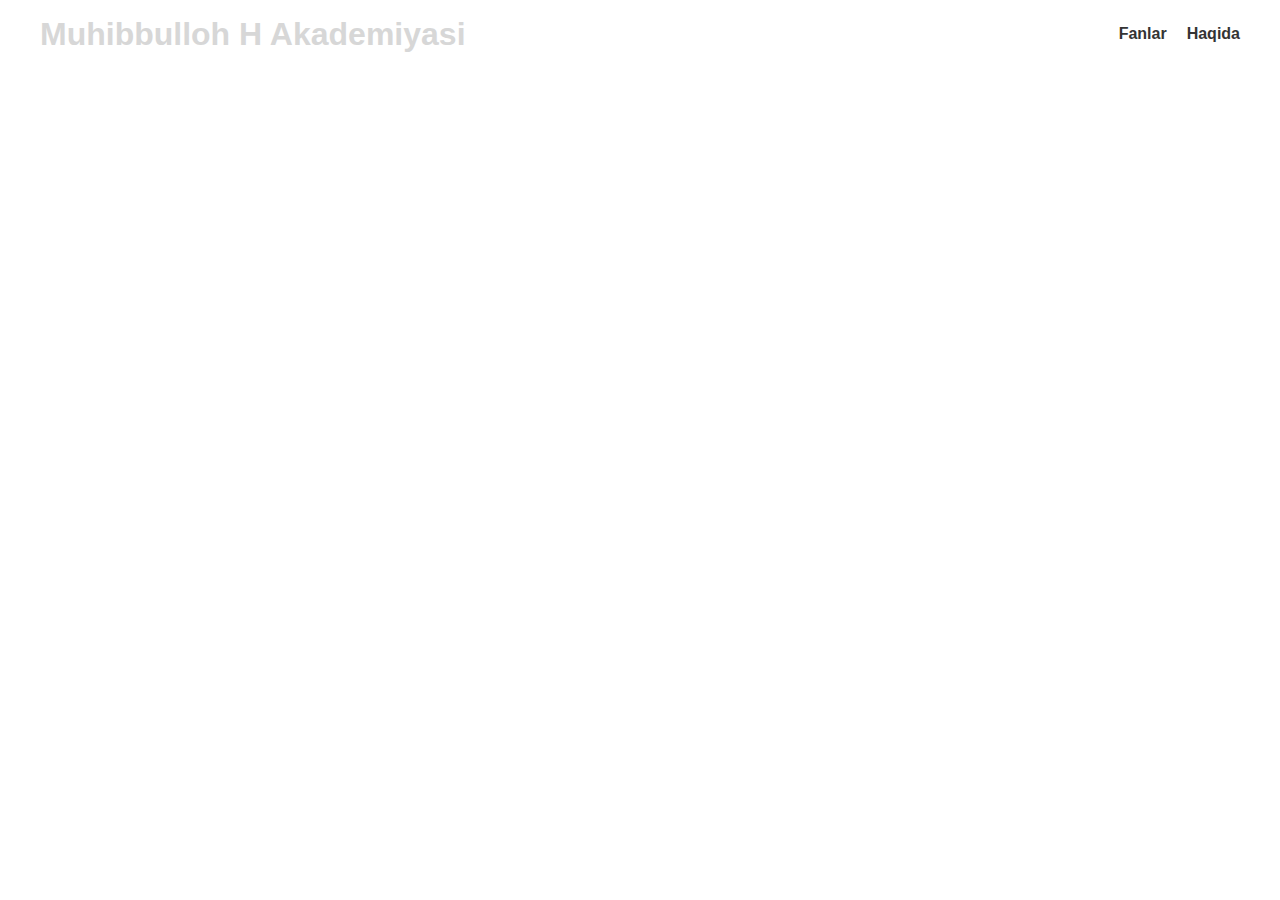
==== pages/fanlar.html @ f3903172 "Add subjects page" ====
<!DOCTYPE html>
<html lang="en">
<head>
    <meta charset="UTF-8">
    <meta name="viewport" content="width=device-width, initial-scale=1.0">
    <link rel="stylesheet" href="../shared.css">
    <link rel="stylesheet" href="../styles/fanlar.css">
    <title>Barcha Fanlar</title>
</head>
<body>
    <header class="header">
        <h1 class="logo">Muhibbulloh H Akademiyasi</h1>
        <nav>
            <ul class="nav-list">
                <li><a href="./pages/fanlar.html">Fanlar</a></li>
                <li><a href="#">Haqida</a></li>
            </ul>
        </nav>
    </header>
    
</body>
</html>
---- shared.css ----
/* CSS RESET */
/*
  Josh's Custom CSS Reset
  https://www.joshwcomeau.com/css/custom-css-reset/
*/

*, *::before, *::after {
    box-sizing: border-box;
  }
  
  * {
    margin: 0;
  }
  
  body {
    line-height: 1.5;
    -webkit-font-smoothing: antialiased;
    font-family: "Reddit Sans", sans-serif;
  }
  
  img, picture, video, canvas, svg {
    display: block;
    max-width: 100%;
  }
  
  input, button, textarea, select {
    font: inherit;
  }
  
  p, h1, h2, h3, h4, h5, h6 {
    overflow-wrap: break-word;
  }
  
  #root, #__next {
    isolation: isolate;
  }

/* GLOBAL SETTINGS */

.header {
    display: flex;
    justify-content: space-between;
    position: absolute;
    top: 0;
    left: 0;
    width: 100%;
    z-index: 1;
    padding: 10px 40px;
    align-items: center;
}

.nav-list {
    display: flex;
    gap: 20px;
    list-style: none;
}

.nav-list a, 
.nav-list a:active {
    text-decoration: none;
    color: #343434;
    font-weight: bold;
}

.nav-list a:hover{
    text-decoration: underline;
    color: #000;
}

.logo{
    color: #d7d7d7;
}
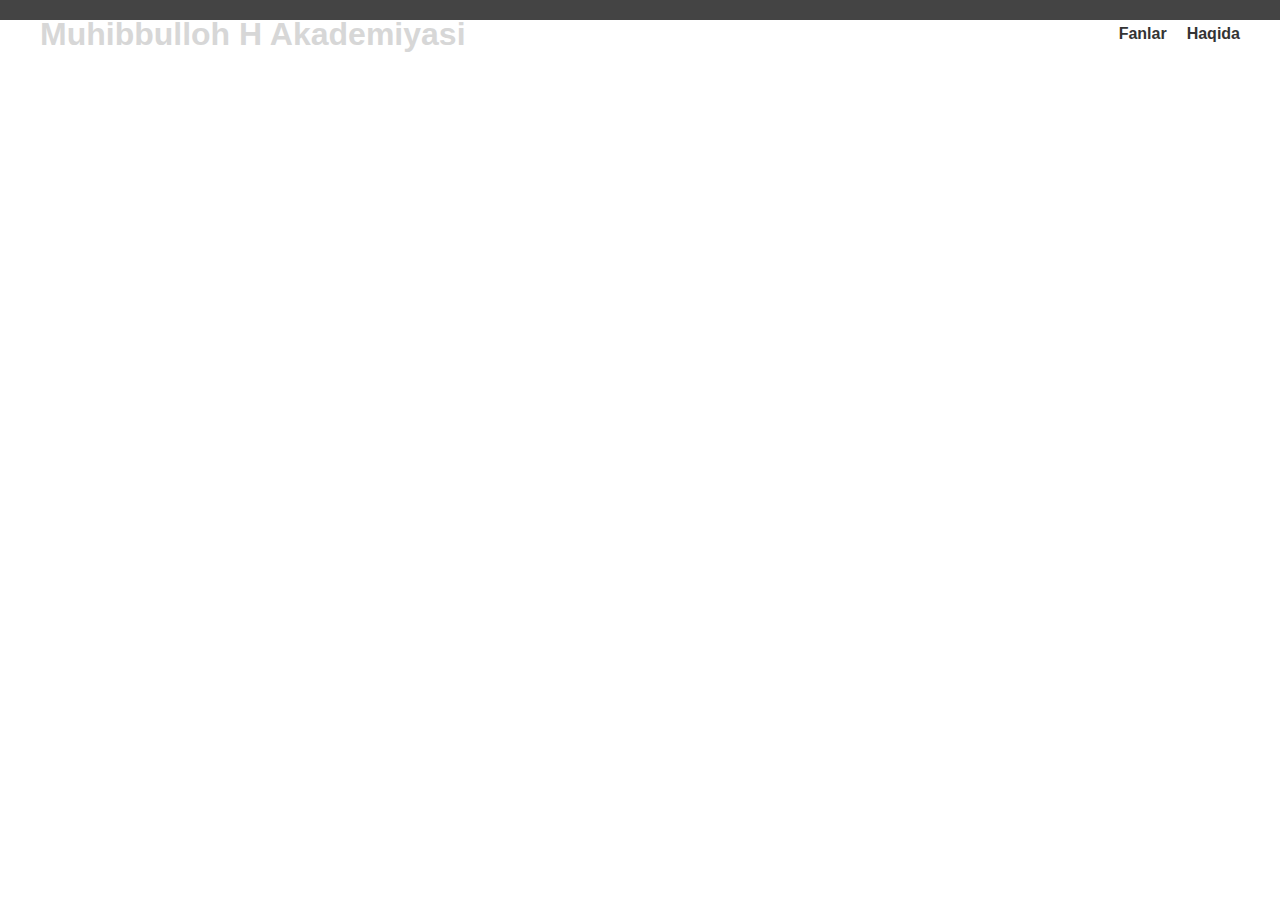
==== commit 771aa462: "Move footer to shared css" ====
--- a/pages/fanlar.html
+++ b/pages/fanlar.html
@@ -17,6 +17,18 @@
             </ul>
         </nav>
     </header>
+
+
+    <footer>
+        <ul class="footer-list">
+            <li><a href="https://t.me/mh137c" target="_blank"><img src="images/telegram.png" alt=""></a></li>
+            <li>
+                <a  target="_blank" href="https://www.youtube.com/@muhibbullohhayitmurod">
+                    <img src="images/youtube.png" alt="">
+                </a>
+            </li>
+        </ul>
+    </footer>
     
 </body>
 </html>--- a/shared.css
+++ b/shared.css
@@ -71,3 +71,19 @@
     color: #d7d7d7;
 }
 
+
+
+.footer-list {
+  padding: 10px 0;
+  margin: 0 auto;
+  list-style: none;
+  display: flex;
+  justify-content: center;
+  gap: 30px;
+  background-color: #444;
+}
+
+.footer-list li img{
+  width: 60px;
+}
+
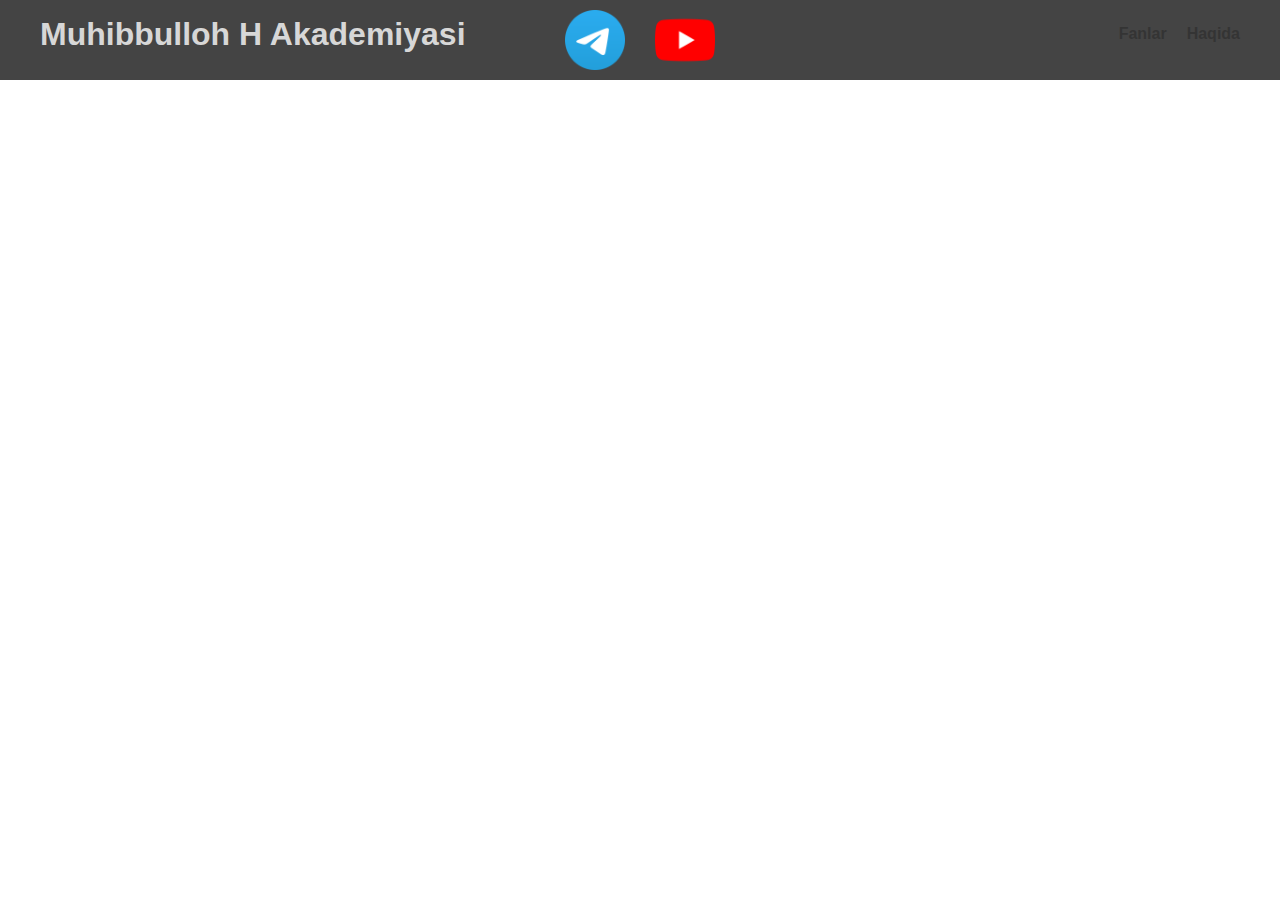
==== commit b7f67819: "Set social media icons image path" ====
--- a/pages/fanlar.html
+++ b/pages/fanlar.html
@@ -21,10 +21,10 @@
 
     <footer>
         <ul class="footer-list">
-            <li><a href="https://t.me/mh137c" target="_blank"><img src="images/telegram.png" alt=""></a></li>
+            <li><a href="https://t.me/mh137c" target="_blank"><img src="../images/telegram.png" alt=""></a></li>
             <li>
                 <a  target="_blank" href="https://www.youtube.com/@muhibbullohhayitmurod">
-                    <img src="images/youtube.png" alt="">
+                    <img src="../images/youtube.png" alt="">
                 </a>
             </li>
         </ul>
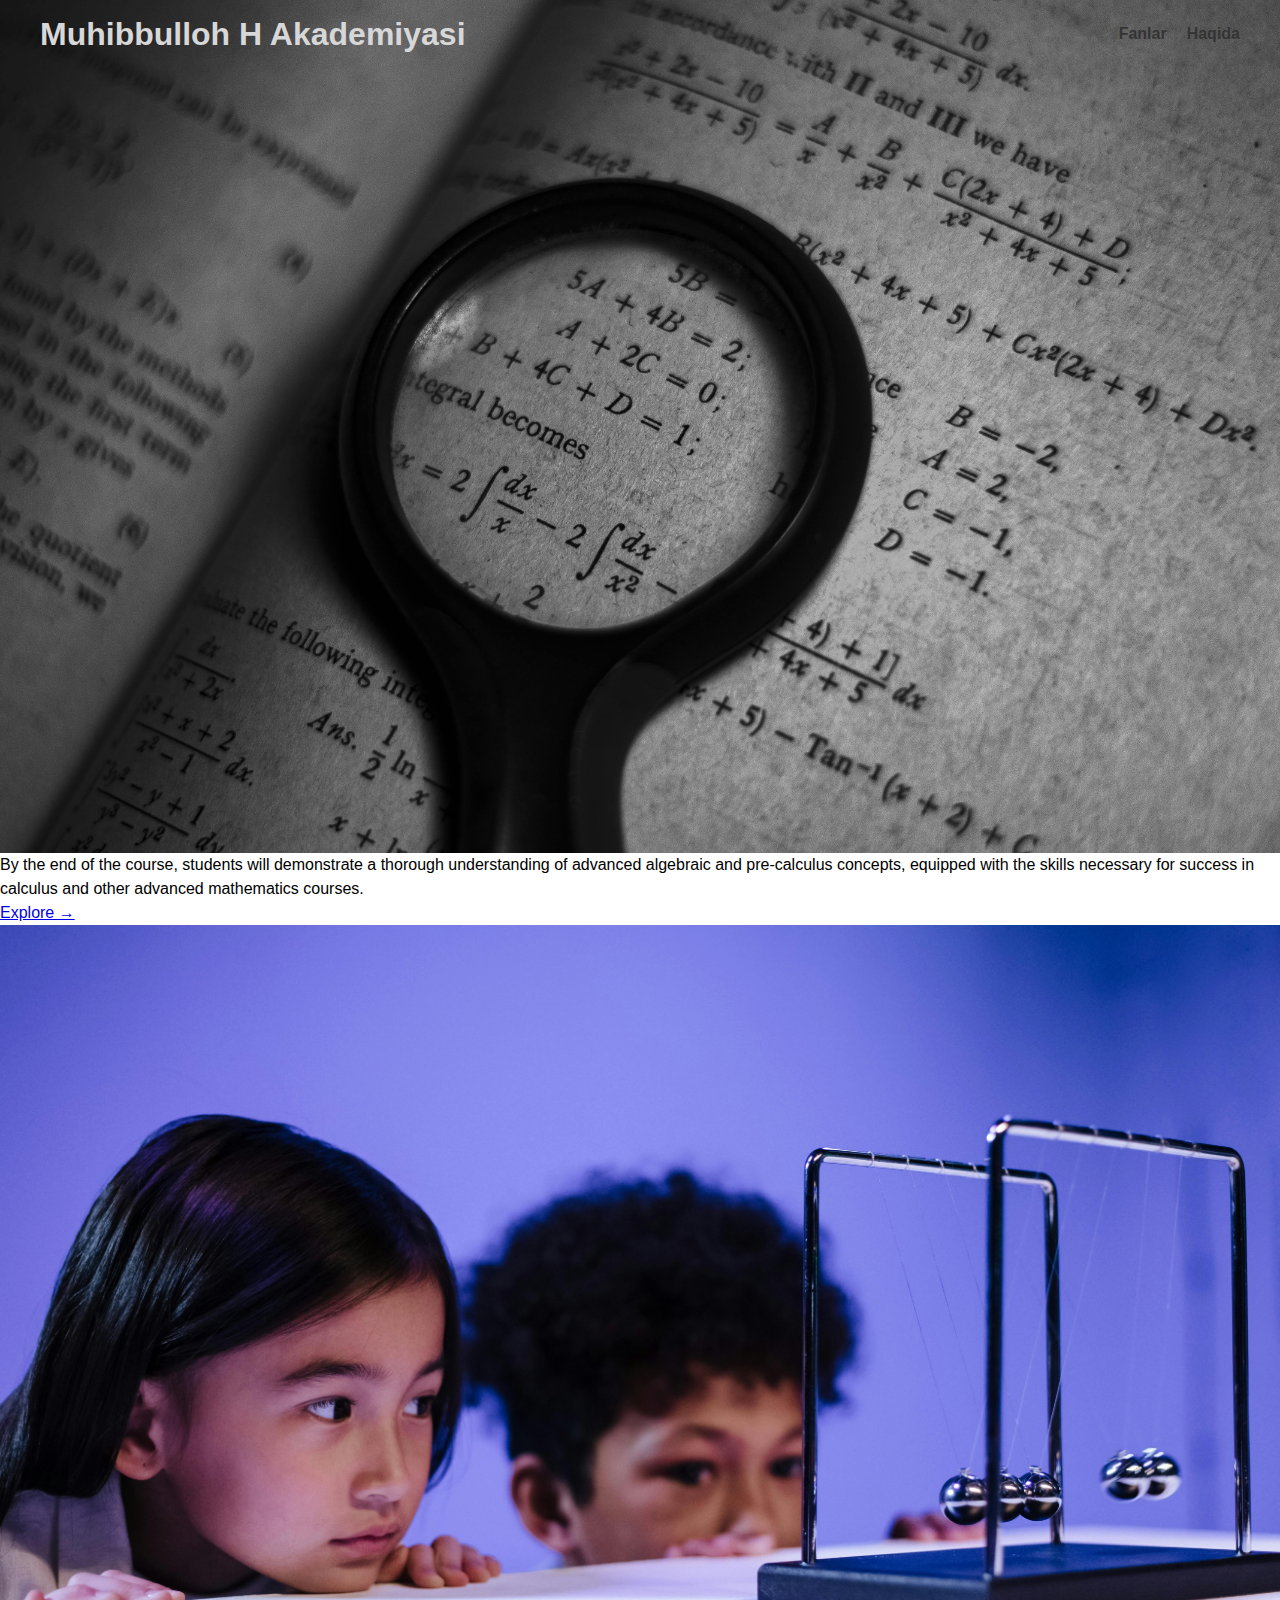
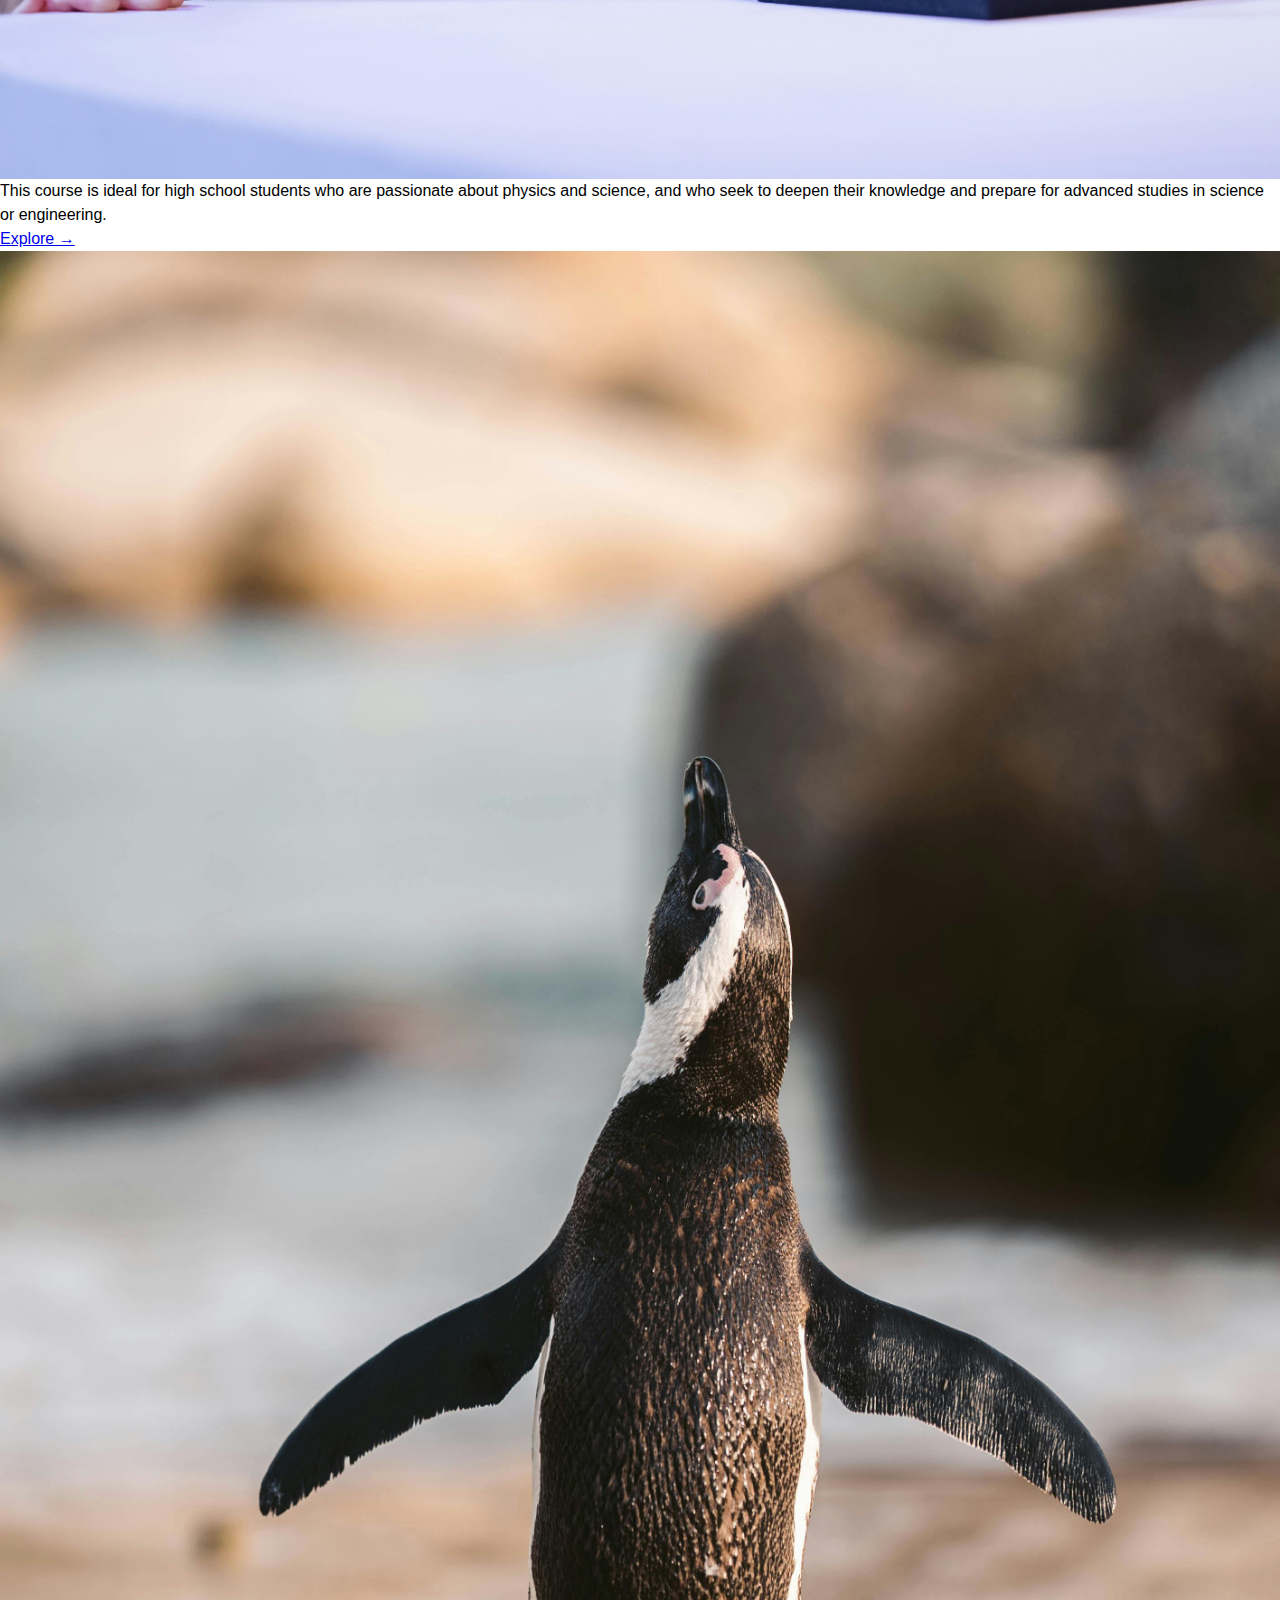
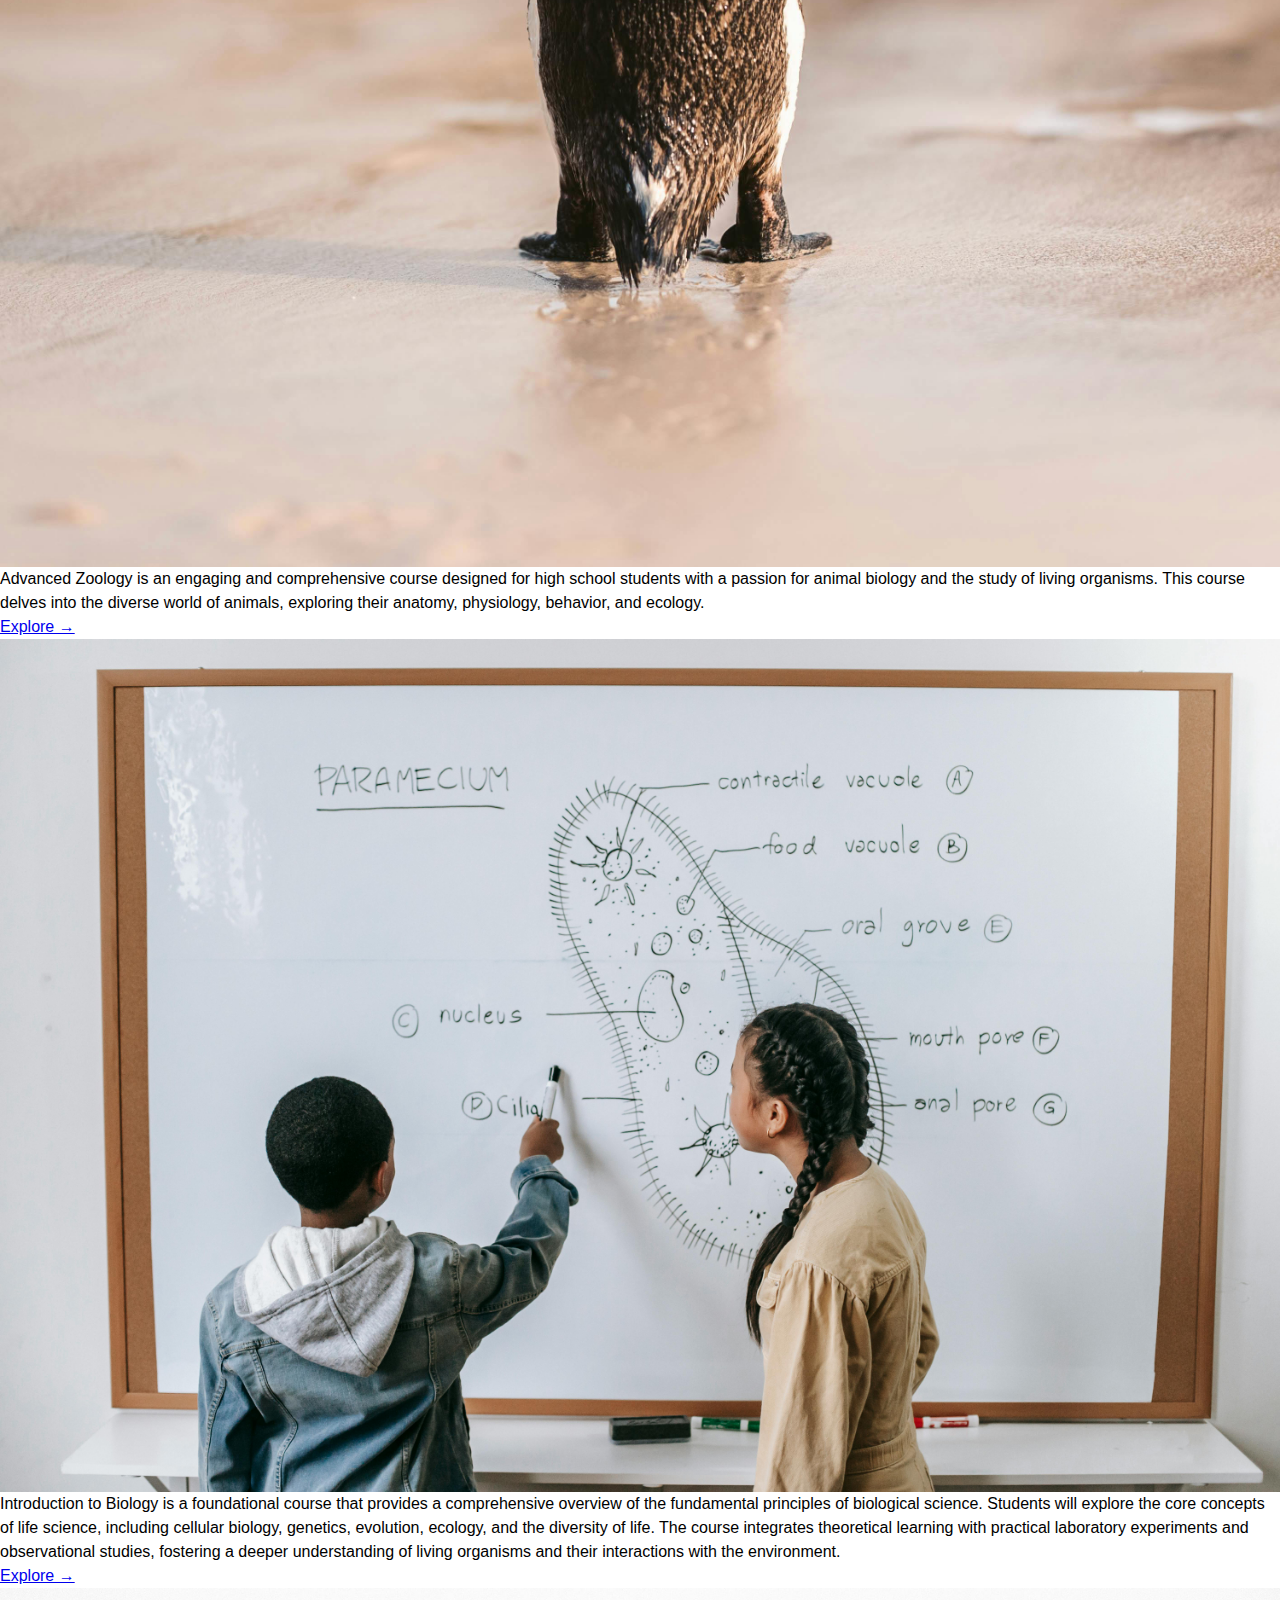
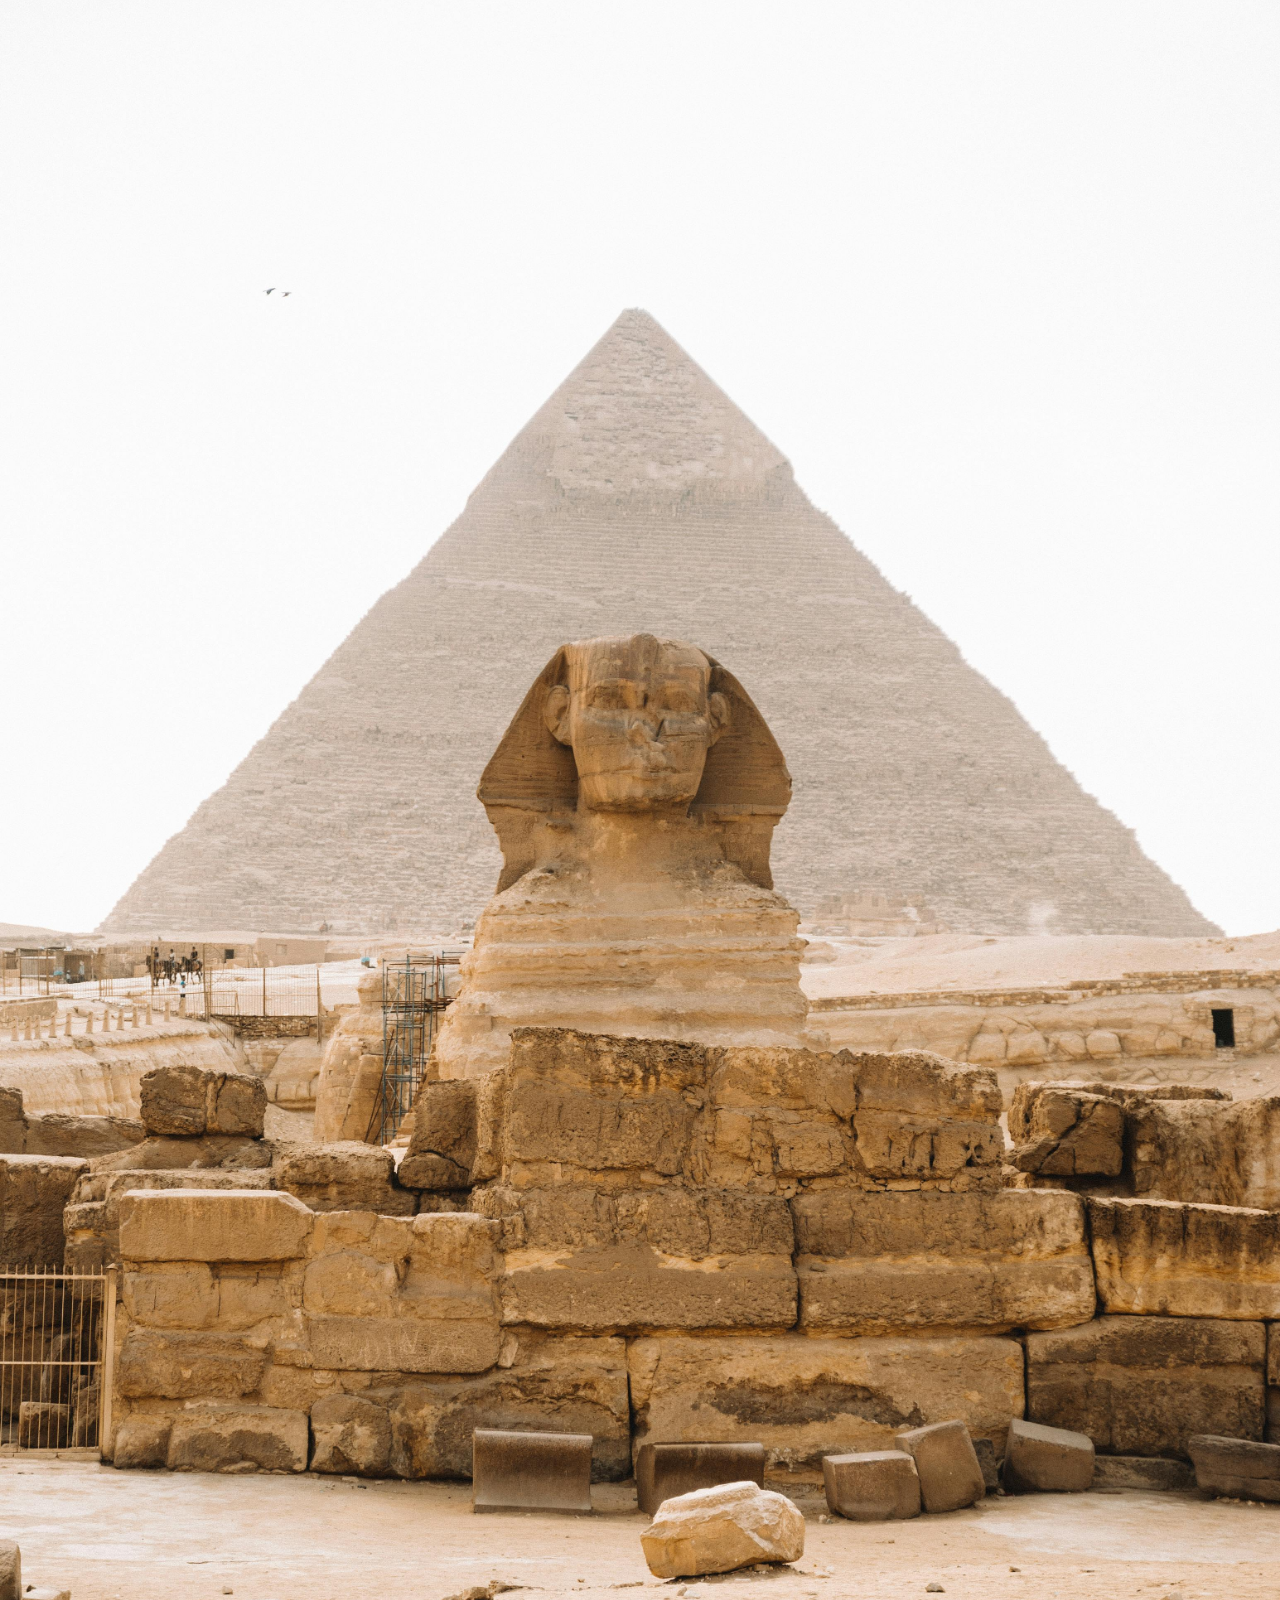
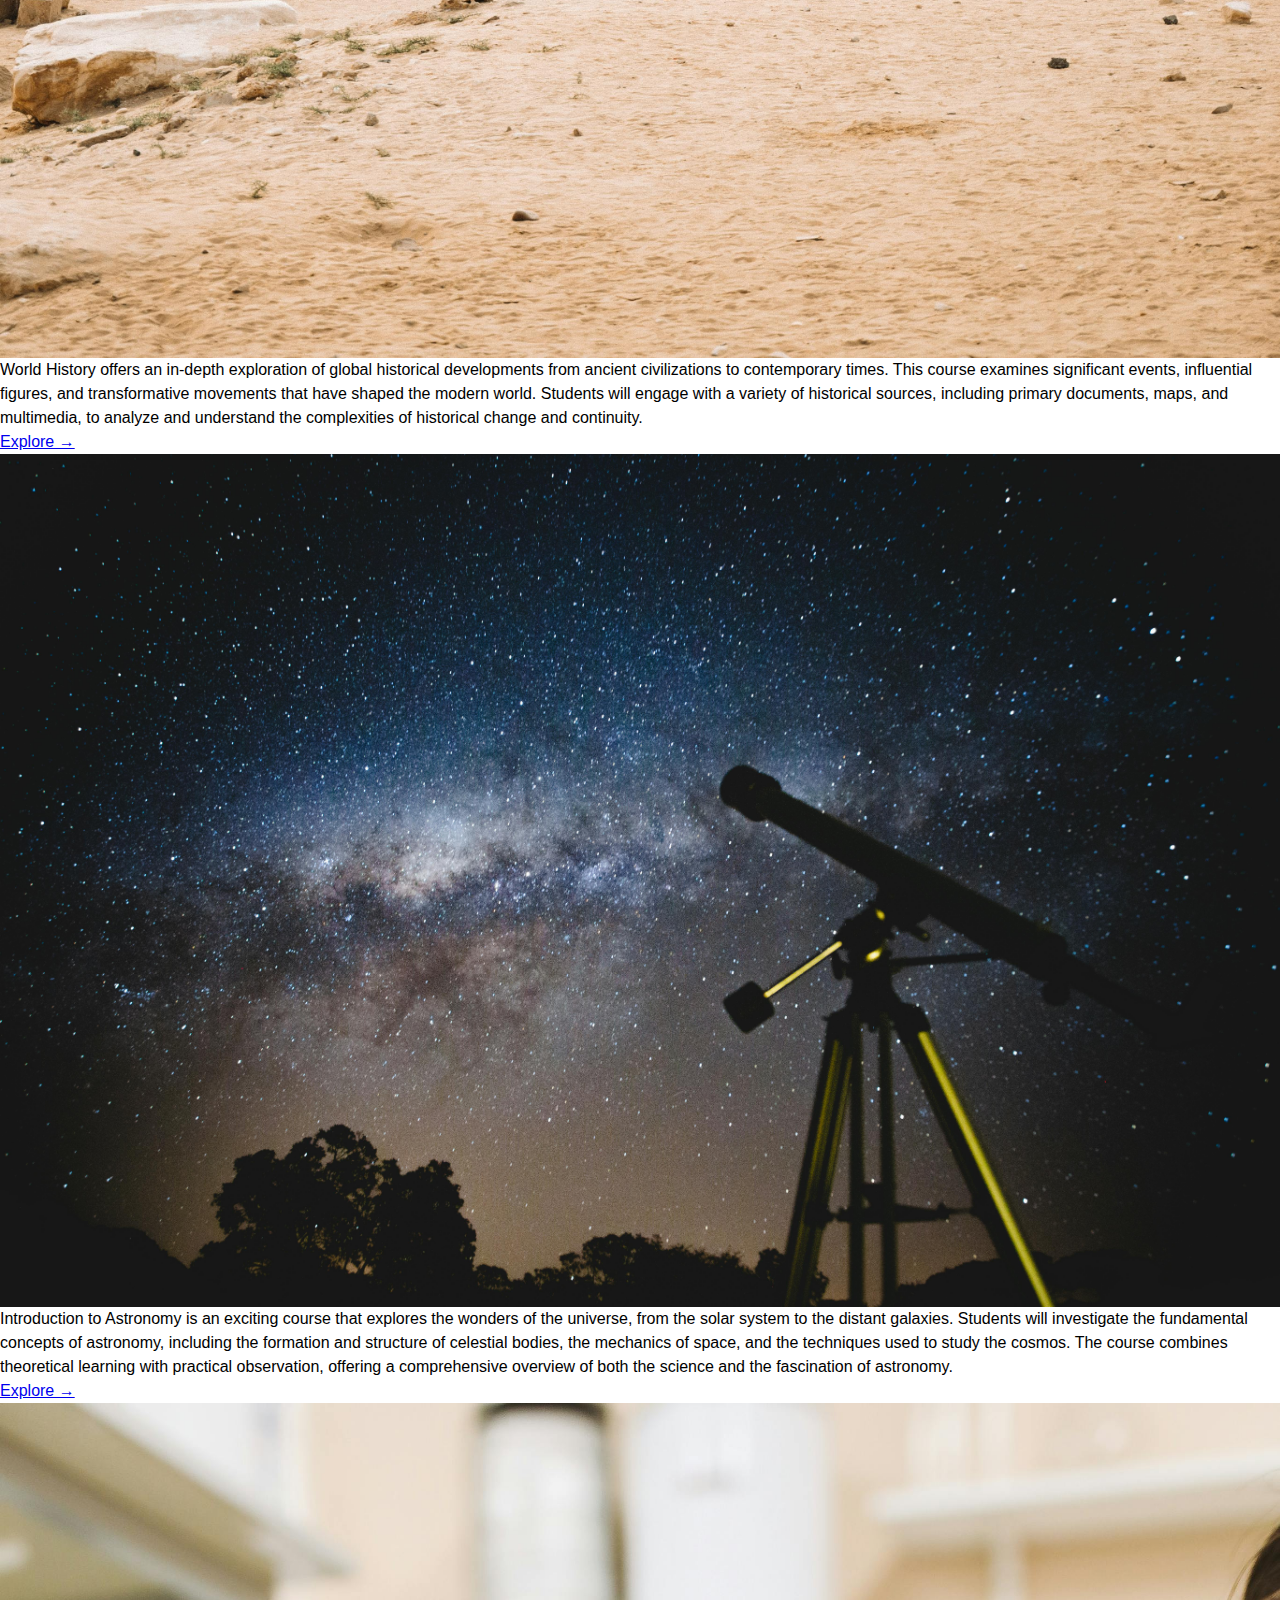
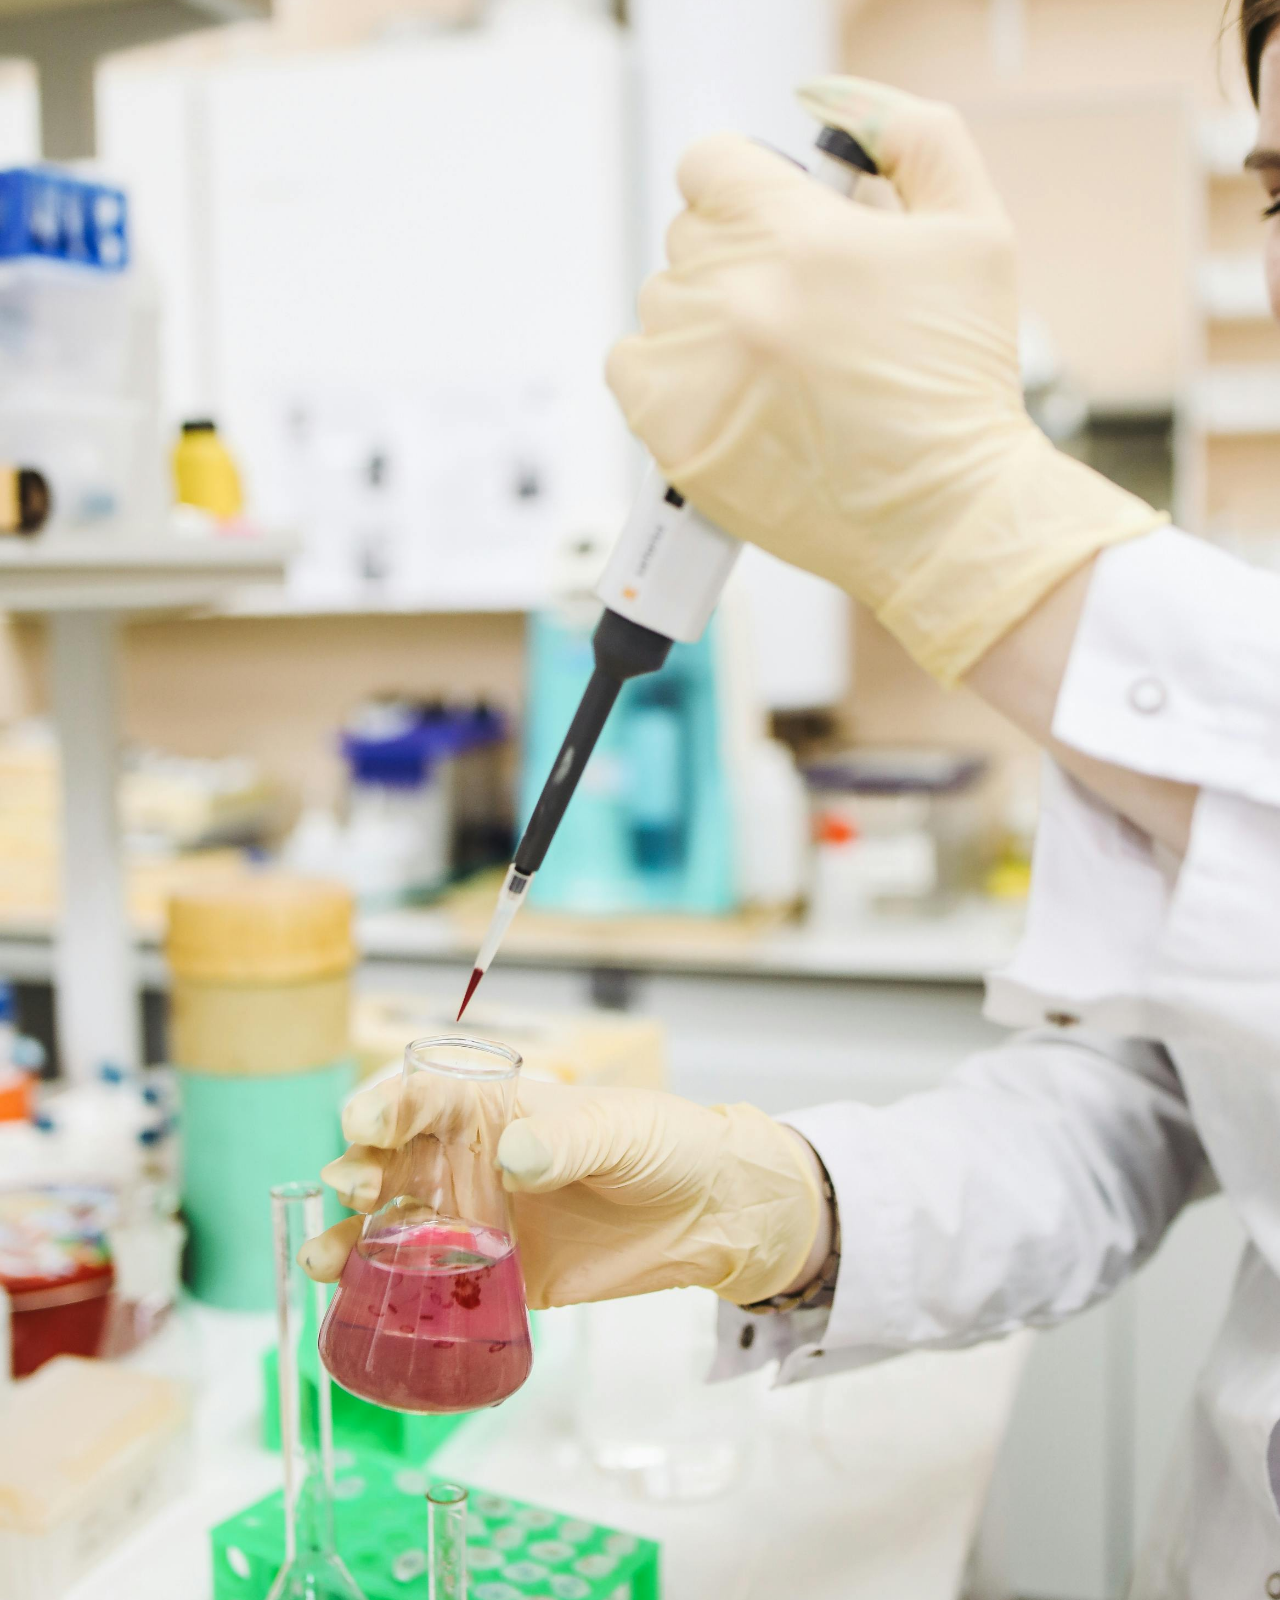
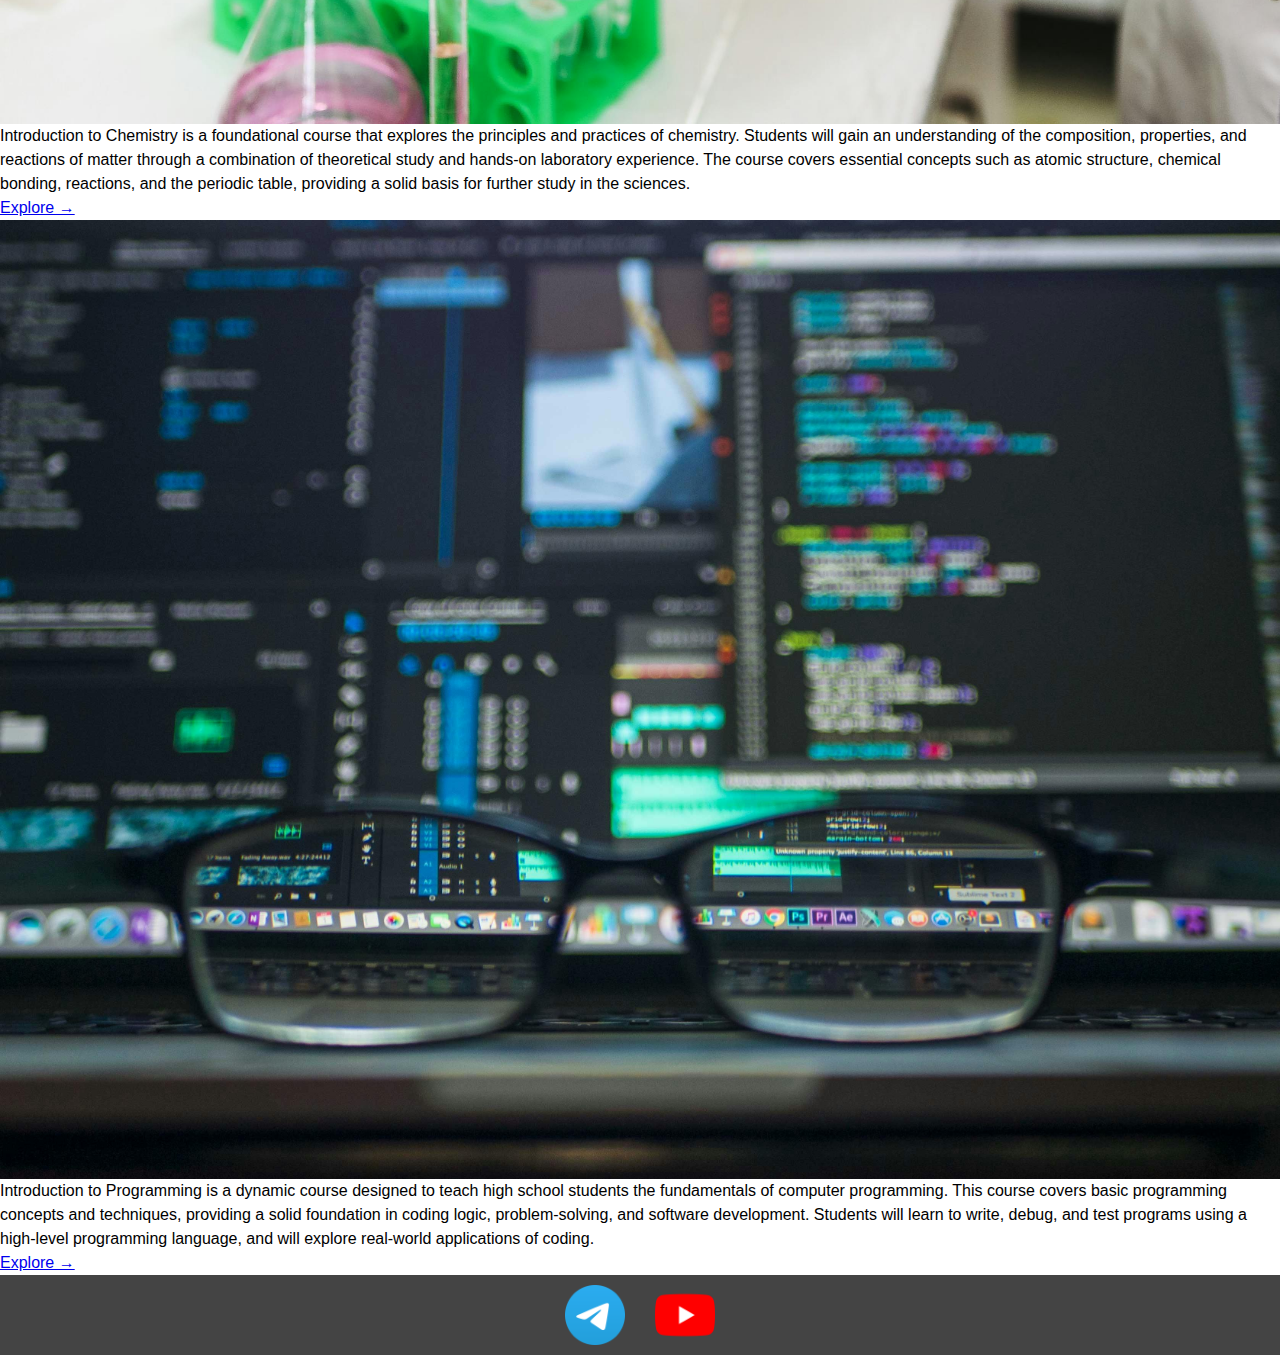
==== commit 4b703f75: "Add subject images and section" ====
--- a/pages/fanlar.html
+++ b/pages/fanlar.html
@@ -3,6 +3,7 @@
 <head>
     <meta charset="UTF-8">
     <meta name="viewport" content="width=device-width, initial-scale=1.0">
+    <link rel="icon" type="image/x-icon" href="../images/logo.png">
     <link rel="stylesheet" href="../shared.css">
     <link rel="stylesheet" href="../styles/fanlar.css">
     <title>Barcha Fanlar</title>
@@ -17,8 +18,74 @@
             </ul>
         </nav>
     </header>
-
-
+    <main class="main__fanlar"> 
+        <div class="subject">
+            <div class="subject__img__div">
+                <img src="../images/math.jpg" alt="">
+            </div>
+            <p class="subject__description">
+                By the end of the course, students will demonstrate a thorough understanding of advanced algebraic and pre-calculus concepts, equipped with the skills necessary for success in calculus and other advanced mathematics courses.
+            </p>
+            <a href="#">Explore →</a>
+        </div>
+        <div class="subject">
+            <div class="subject__img__div">
+                <img src="../images/physics.jpg" alt="">
+            </div>
+            <p class="subject__description">This course is ideal for high school students who are passionate about physics and science, and who seek to deepen their knowledge and prepare for advanced studies in science or engineering.</p>
+            <a href="#">Explore →</a>
+        </div>
+        <div class="subject">
+            <div class="subject__img__div">
+                <img src="../images/zoology.jpg" alt="">
+            </div>
+            <p class="subject__description">
+                Advanced Zoology is an engaging and comprehensive course designed for high school students with a passion for animal biology and the study of living organisms. This course delves into the diverse world of animals, exploring their anatomy, physiology, behavior, and ecology.
+            </p>
+            <a href="#">Explore →</a>
+        </div>
+        <div class="subject">
+            <div class="subject__img__div">
+                <img src="../images/biology.jpg" alt="">
+            </div>
+            <p class="subject__description">Introduction to Biology is a foundational course that provides a comprehensive overview of the fundamental principles of biological science. Students will explore the core concepts of life science, including cellular biology, genetics, evolution, ecology, and the diversity of life. The course integrates theoretical learning with practical laboratory experiments and observational studies, fostering a deeper understanding of living organisms and their interactions with the environment.</p>
+            <a href="#">Explore →</a>
+        </div>
+        <div class="subject">
+            <div class="subject__img__div">
+                <img src="../images/history.jpg" alt="">
+            </div>
+            <p class="subject__description">World History offers an in-depth exploration of global historical developments from ancient civilizations to contemporary times. This course examines significant events, influential figures, and transformative movements that have shaped the modern world. Students will engage with a variety of historical sources, including primary documents, maps, and multimedia, to analyze and understand the complexities of historical change and continuity.</p>
+            <a href="#">Explore →</a>
+        </div>
+        <div class="subject">
+            <div class="subject__img__div">
+                <img src="../images/astronomy.jpg" alt="">
+            </div>
+            <p class="subject__description">
+                Introduction to Astronomy is an exciting course that explores the wonders of the universe, from the solar system to the distant galaxies. Students will investigate the fundamental concepts of astronomy, including the formation and structure of celestial bodies, the mechanics of space, and the techniques used to study the cosmos. The course combines theoretical learning with practical observation, offering a comprehensive overview of both the science and the fascination of astronomy.
+            </p>
+            <a href="#">Explore →</a>
+        </div>
+        <div class="subject">
+            <div class="subject__img__div">
+                <img src="../images/chemistry.jpg" alt="">
+            </div>
+            <p class="subject__description">
+                Introduction to Chemistry is a foundational course that explores the principles and practices of chemistry. Students will gain an understanding of the composition, properties, and reactions of matter through a combination of theoretical study and hands-on laboratory experience. The course covers essential concepts such as atomic structure, chemical bonding, reactions, and the periodic table, providing a solid basis for further study in the sciences.
+            </p>
+            <a href="#">Explore →</a>
+        </div>
+        <div class="subject">
+            <div class="subject__img__div">
+                <img src="../images/coding.jpg" alt="">
+            </div>
+            <p class="subject__description">
+                Introduction to Programming is a dynamic course designed to teach high school students the fundamentals of computer programming. This course covers basic programming concepts and techniques, providing a solid foundation in coding logic, problem-solving, and software development. Students will learn to write, debug, and test programs using a high-level programming language, and will explore real-world applications of coding.
+            </p>
+            <a href="#">Explore →</a>
+        </div>
+    </main>
     <footer>
         <ul class="footer-list">
             <li><a href="https://t.me/mh137c" target="_blank"><img src="../images/telegram.png" alt=""></a></li>
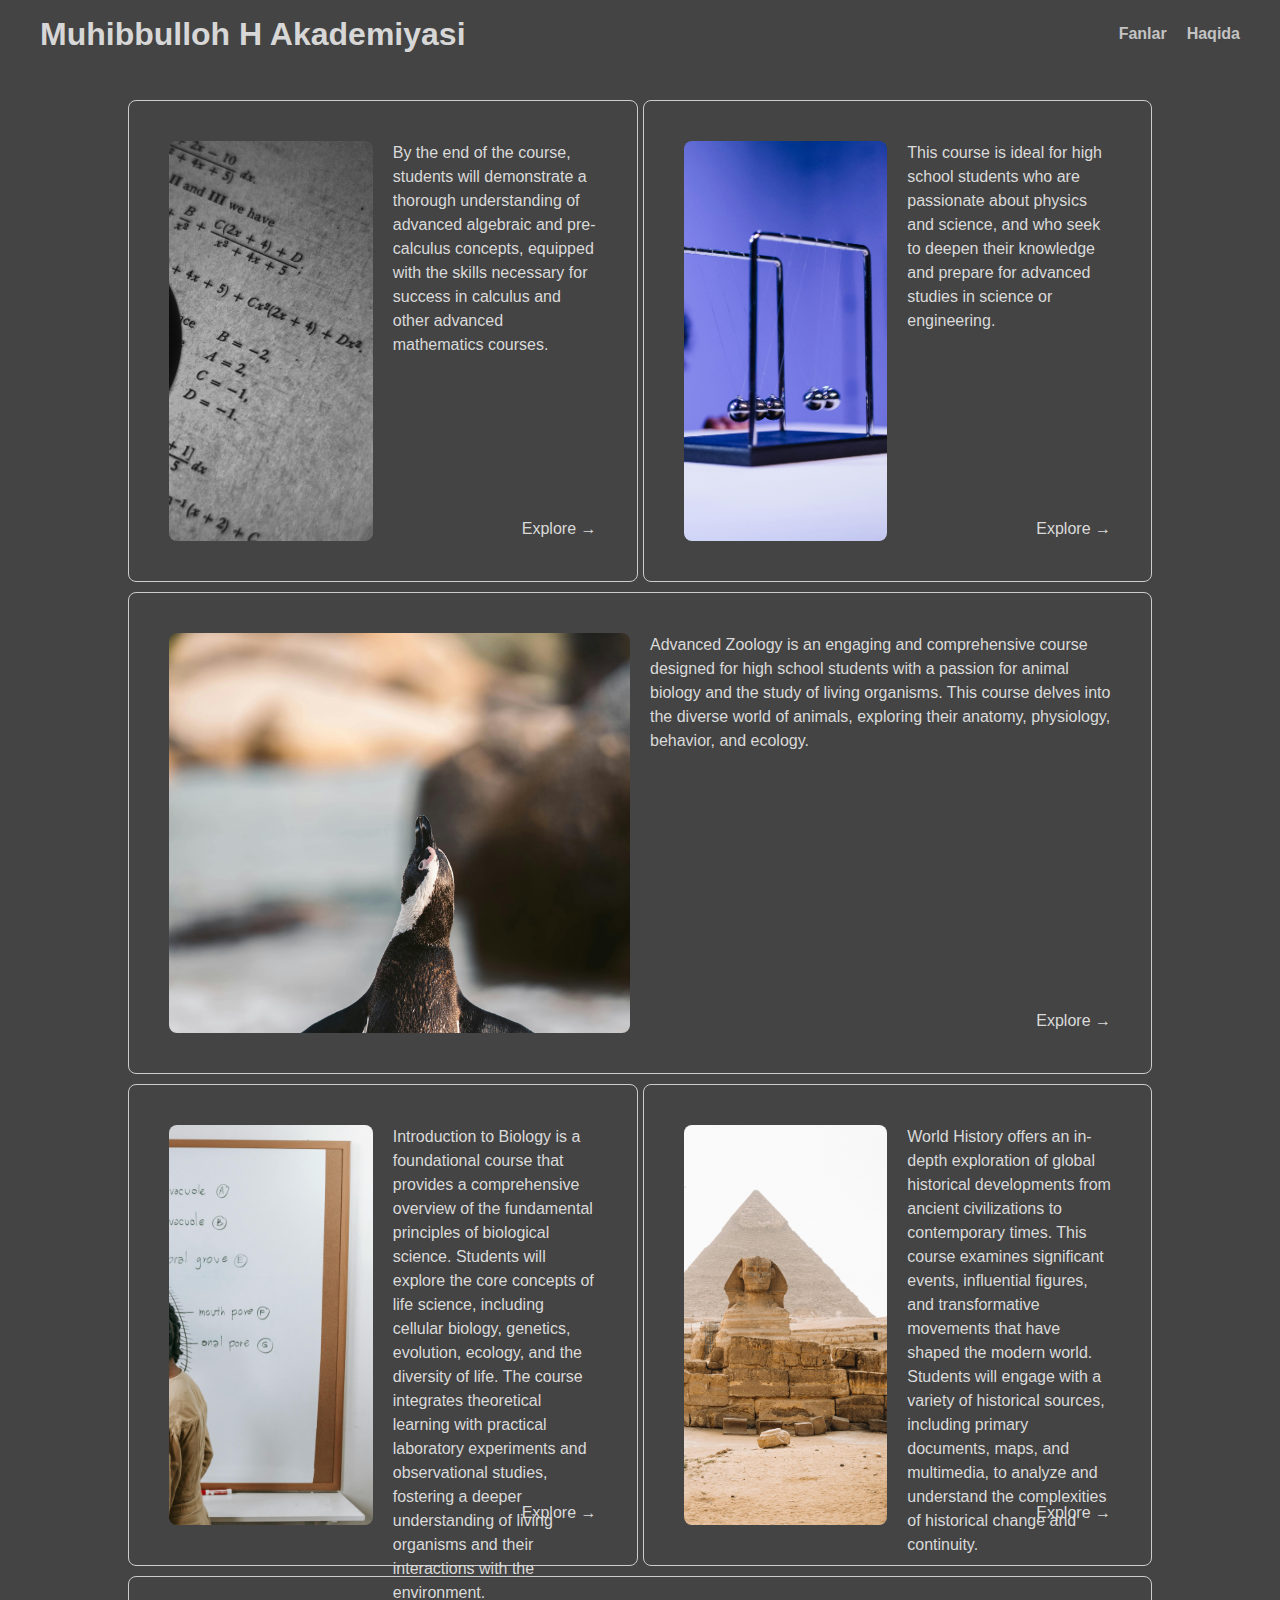
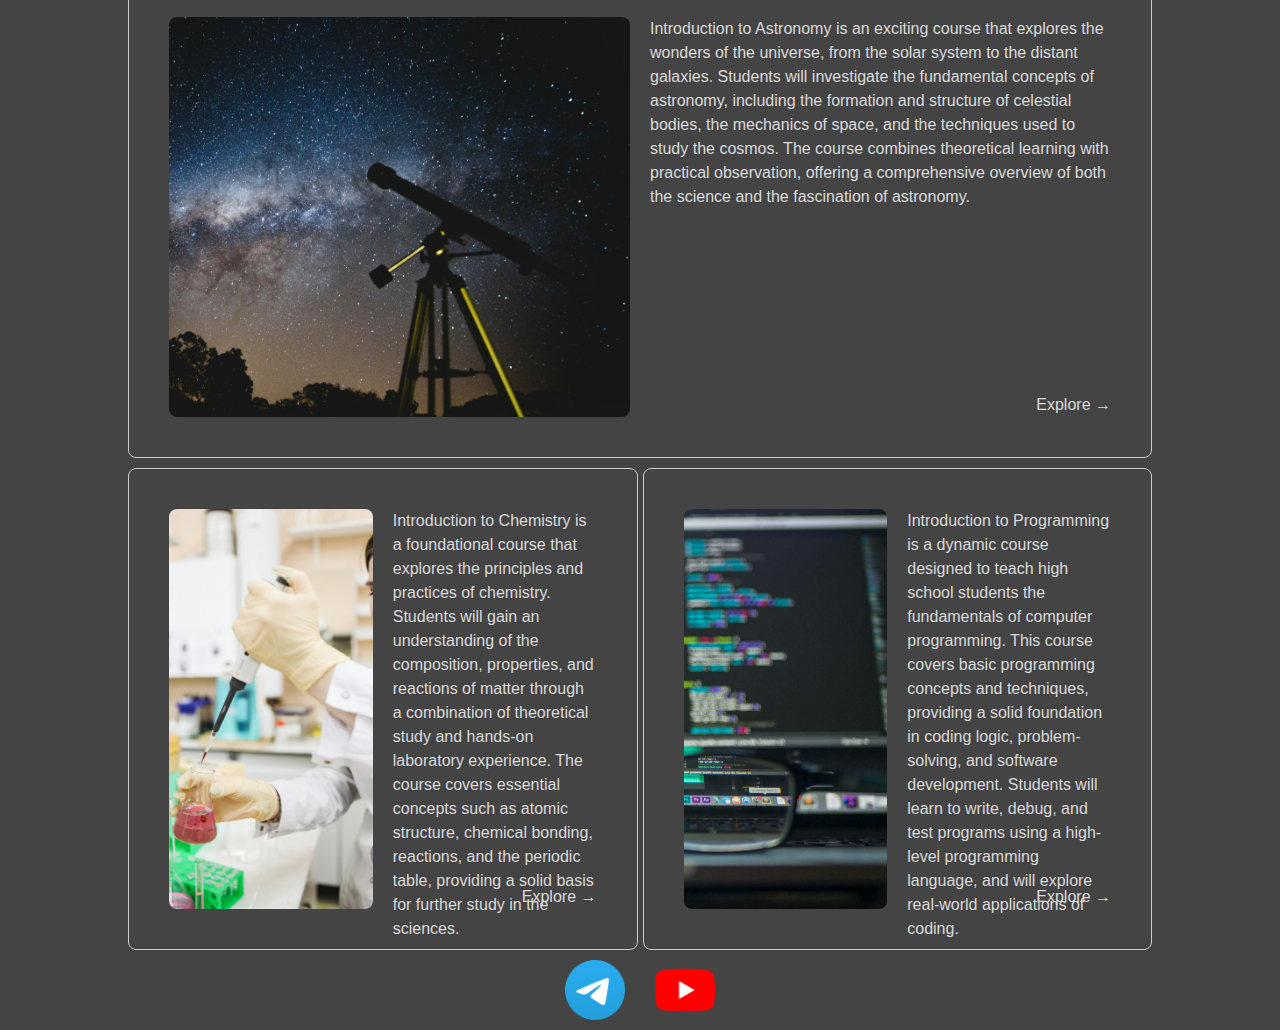
==== commit d16fc6f0: "Style subjects page (add borders)" ====
--- a/pages/fanlar.html
+++ b/pages/fanlar.html
@@ -13,7 +13,7 @@
         <h1 class="logo">Muhibbulloh H Akademiyasi</h1>
         <nav>
             <ul class="nav-list">
-                <li><a href="./pages/fanlar.html">Fanlar</a></li>
+                <li><a href="../pages/fanlar.html">Fanlar</a></li>
                 <li><a href="#">Haqida</a></li>
             </ul>
         </nav>
--- a/styles/fanlar.css
+++ b/styles/fanlar.css
@@ -0,0 +1,63 @@
+body {
+    background-color: #444;
+    color: #dadada;
+}
+
+
+.main__fanlar {
+    margin: 100px auto 0 auto;
+    width: 80%;
+    max-width: 1200px;
+    display: grid;
+    grid-template-columns: 1fr 1fr;
+    row-gap: 10px;
+    column-gap: 5px;
+}
+
+.subject:nth-child(3n){
+    grid-column: 1/-1;
+}
+
+.subject {
+    padding: 40px;
+    display: grid;
+    grid-template-columns: 1fr 1fr;
+    grid-template-rows: 200px 200px;
+    column-gap: 20px;
+    border: 1px solid #ccc;
+    border-radius: 0.5em;
+}
+
+.subject__img__div{
+    grid-row: 1/-1;
+}
+
+.subject__img__div img {
+    object-fit: cover;
+    height: 100%;
+    width: 100%;
+    object-position: top right;
+    border-radius: 0.5em;
+}
+
+.subject a {
+    justify-self: end;
+    align-self: end;
+    text-decoration: none;
+    color: #dadada;
+    transition: all 0.3s;
+}
+
+.subject a:hover {
+    text-decoration: underline;
+    color: #FFF;
+}
+
+.nav-list a {
+    color:#c3c3c3;
+    transition: all 0.3s;
+}
+
+.nav-list a:hover {
+    color: #fff;
+}
